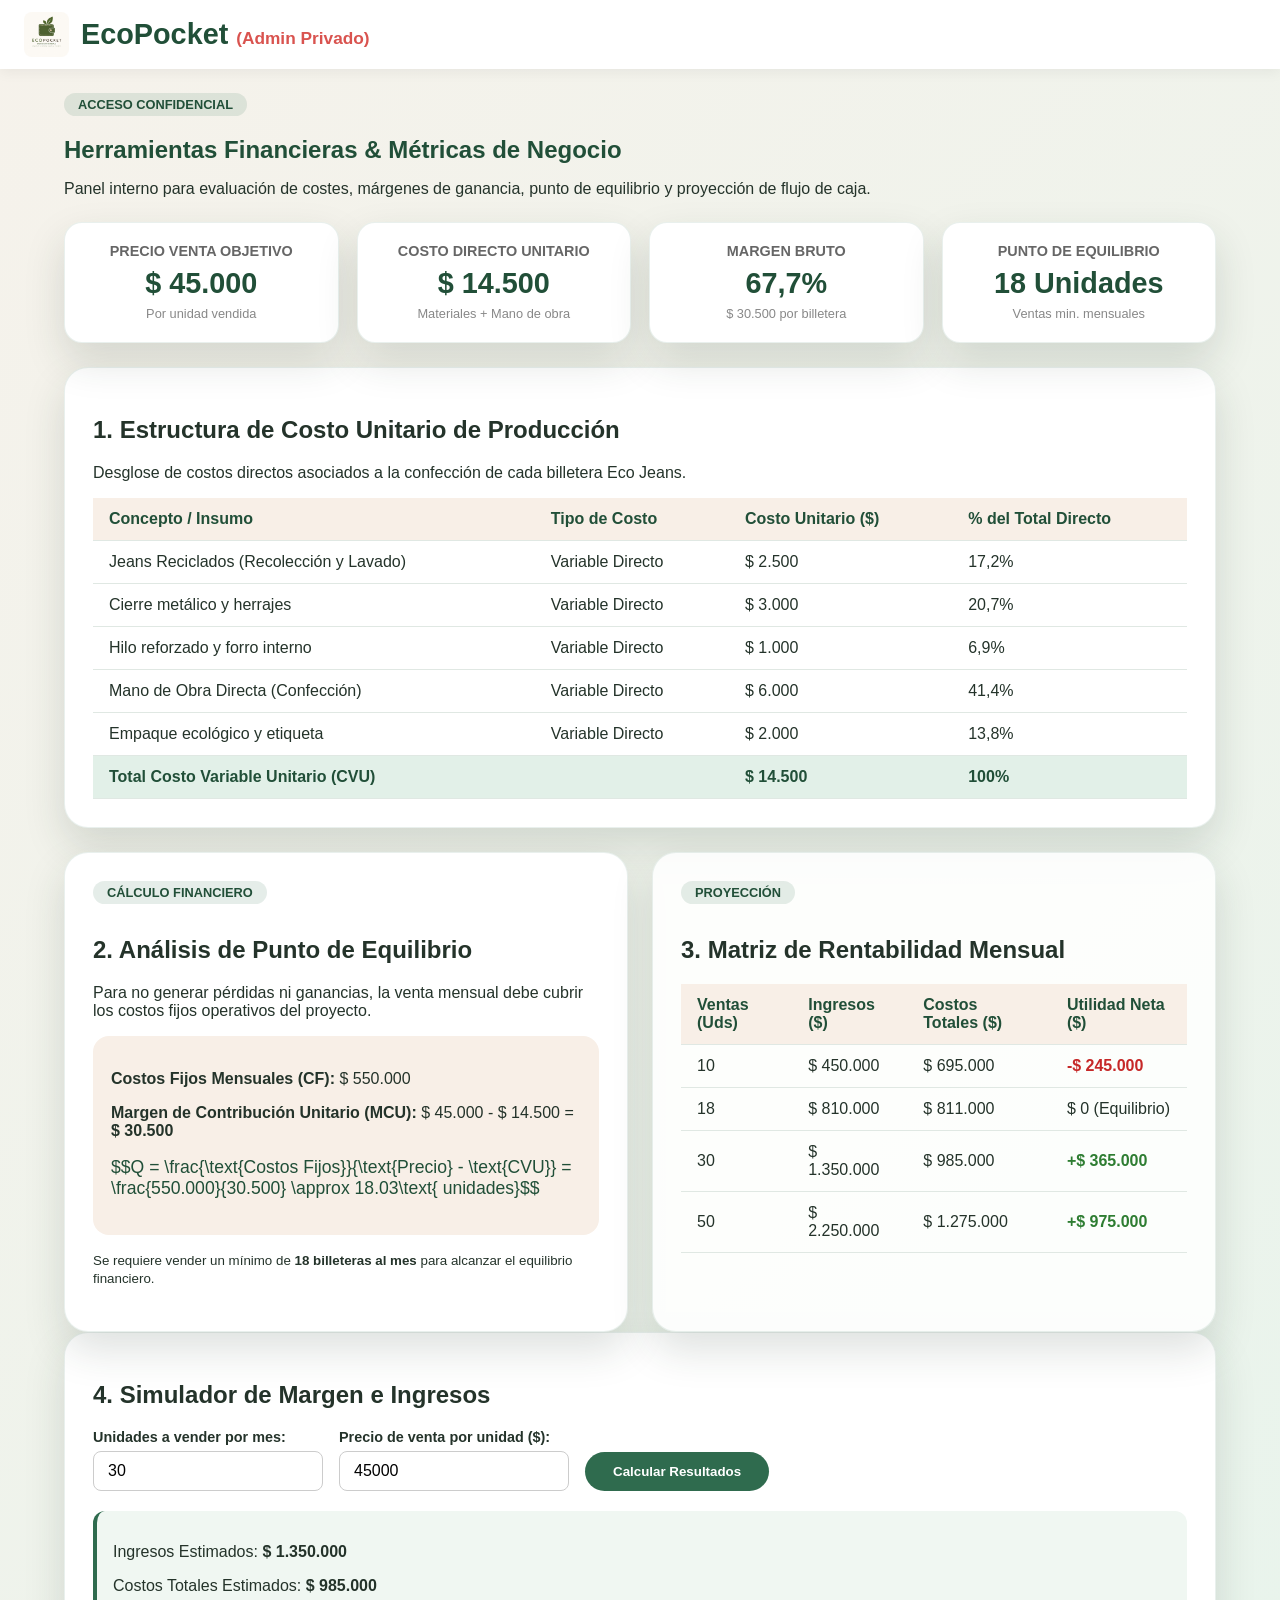
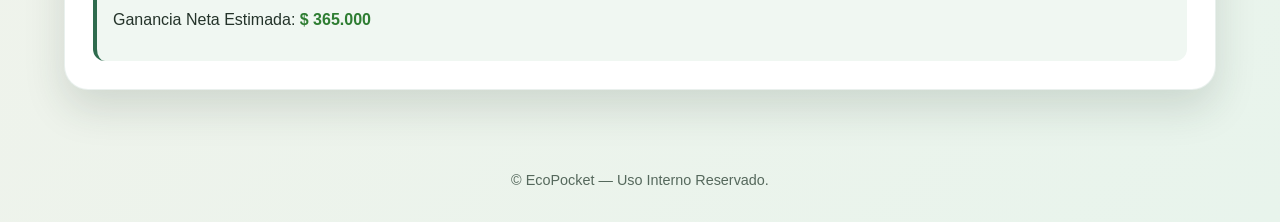
==== ecopockethypermegaultrapaginasecretitaparasololosquecompraronproductos.html @ 3cfd770a "Cambio genral con mejoras y pagina secreta" ====
<!DOCTYPE html>
<html lang="es">
<head>
  <meta charset="UTF-8" />
  <meta name="viewport" content="width=device-width, initial-scale=1.0, maximum-scale=1.0, user-scalable=no" />
  <title>EcoPocket - Panel de Control Financiero (Privado)</title>
  <link rel="icon" type="image/jpeg" href="logo.jpeg" />
  <link rel="stylesheet" href="https://cdnjs.cloudflare.com/ajax/libs/font-awesome/6.5.1/css/all.min.css" />
  <link rel="stylesheet" href="styles.css" />
</head>
<body>
  <header class="navbar">
    <div class="logo">
      <a href="index.html">
        <img src="logo.jpeg" alt="Logo EcoPocket" class="navbar-logo" />
        <span>EcoPocket <small style="font-size:0.6em; color:#d9534f;">(Admin Privado)</small></span>
      </a>
    </div>
  </header>

  <main class="page">
    <section class="finance-header">
      <span class="card-tag">Acceso Confidencial</span>
      <h1>Herramientas Financieras & Métricas de Negocio</h1>
      <p>Panel interno para evaluación de costes, márgenes de ganancia, punto de equilibrio y proyección de flujo de caja.</p>
    </section>

    <!-- Indicadores Financieros Principales -->
    <section class="kpi-grid">
      <div class="kpi-card">
        <h3>Precio Venta Objetivo</h3>
        <p class="kpi-value">$ 45.000</p>
        <span class="kpi-sub">Por unidad vendida</span>
      </div>
      <div class="kpi-card">
        <h3>Costo Directo Unitario</h3>
        <p class="kpi-value">$ 14.500</p>
        <span class="kpi-sub">Materiales + Mano de obra</span>
      </div>
      <div class="kpi-card">
        <h3>Margen Bruto</h3>
        <p class="kpi-value">67,7%</p>
        <span class="kpi-sub">$ 30.500 por billetera</span>
      </div>
      <div class="kpi-card">
        <h3>Punto de Equilibrio</h3>
        <p class="kpi-value">18 Unidades</p>
        <span class="kpi-sub">Ventas min. mensuales</span>
      </div>
    </section>

    <!-- Tabla de Estructura de Costos -->
    <section class="card finance-card">
      <h2>1. Estructura de Costo Unitario de Producción</h2>
      <p>Desglose de costos directos asociados a la confección de cada billetera Eco Jeans.</p>
      
      <div class="table-wrapper">
        <table class="data-table">
          <thead>
            <tr>
              <th>Concepto / Insumo</th>
              <th>Tipo de Costo</th>
              <th>Costo Unitario ($)</th>
              <th>% del Total Directo</th>
            </tr>
          </thead>
          <tbody>
            <tr>
              <td>Jeans Reciclados (Recolección y Lavado)</td>
              <td>Variable Directo</td>
              <td>$ 2.500</td>
              <td>17,2%</td>
            </tr>
            <tr>
              <td>Cierre metálico y herrajes</td>
              <td>Variable Directo</td>
              <td>$ 3.000</td>
              <td>20,7%</td>
            </tr>
            <tr>
              <td>Hilo reforzado y forro interno</td>
              <td>Variable Directo</td>
              <td>$ 1.000</td>
              <td>6,9%</td>
            </tr>
            <tr>
              <td>Mano de Obra Directa (Confección)</td>
              <td>Variable Directo</td>
              <td>$ 6.000</td>
              <td>41,4%</td>
            </tr>
            <tr>
              <td>Empaque ecológico y etiqueta</td>
              <td>Variable Directo</td>
              <td>$ 2.000</td>
              <td>13,8%</td>
            </tr>
          </tbody>
          <tfoot>
            <tr>
              <th colspan="2">Total Costo Variable Unitario (CVU)</th>
              <th>$ 14.500</th>
              <th>100%</th>
            </tr>
          </tfoot>
        </table>
      </div>
    </section>

    <!-- Análisis de Punto de Equilibrio -->
    <section class="grid-two-col">
      <div class="card">
        <span class="card-tag">Cálculo Financiero</span>
        <h2>2. Análisis de Punto de Equilibrio</h2>
        <p>Para no generar pérdidas ni ganancias, la venta mensual debe cubrir los costos fijos operativos del proyecto.</p>
        
        <div class="finance-formula-box">
          <p><strong>Costos Fijos Mensuales (CF):</strong> $ 550.000</p>
          <p><strong>Margen de Contribución Unitario (MCU):</strong> $ 45.000 - $ 14.500 = <strong>$ 30.500</strong></p>
          <p class="formula-result">
            $$Q = \frac{\text{Costos Fijos}}{\text{Precio} - \text{CVU}} = \frac{550.000}{30.500} \approx 18.03\text{ unidades}$$
          </p>
        </div>
        <p><small>Se requiere vender un mínimo de <strong>18 billeteras al mes</strong> para alcanzar el equilibrio financiero.</small></p>
      </div>

      <div class="card highlight-card">
        <span class="card-tag">Proyección</span>
        <h2>3. Matriz de Rentabilidad Mensual</h2>
        <div class="table-wrapper">
          <table class="data-table">
            <thead>
              <tr>
                <th>Ventas (Uds)</th>
                <th>Ingresos ($)</th>
                <th>Costos Totales ($)</th>
                <th>Utilidad Neta ($)</th>
              </tr>
            </thead>
            <tbody>
              <tr>
                <td>10</td>
                <td>$ 450.000</td>
                <td>$ 695.000</td>
                <td class="text-danger">-$ 245.000</td>
              </tr>
              <tr>
                <td>18</td>
                <td>$ 810.000</td>
                <td>$ 811.000</td>
                <td>$ 0 (Equilibrio)</td>
              </tr>
              <tr>
                <td>30</td>
                <td>$ 1.350.000</td>
                <td>$ 985.000</td>
                <td class="text-success">+$ 365.000</td>
              </tr>
              <tr>
                <td>50</td>
                <td>$ 2.250.000</td>
                <td>$ 1.275.000</td>
                <td class="text-success">+$ 975.000</td>
              </tr>
            </tbody>
          </table>
        </div>
      </div>
    </section>

    <!-- Simulación Interactiva -->
    <section class="card finance-card">
      <h2>4. Simulador de Margen e Ingresos</h2>
      <div class="calc-form">
        <div class="form-group">
          <label for="simQuantity">Unidades a vender por mes:</label>
          <input type="number" id="simQuantity" value="30" min="1" />
        </div>
        <div class="form-group">
          <label for="simPrice">Precio de venta por unidad ($):</label>
          <input type="number" id="simPrice" value="45000" step="1000" />
        </div>
        <button id="btnCalc" class="primary-btn">Calcular Resultados</button>
      </div>

      <div id="simResults" class="sim-results-box">
        <p>Ingresos Estimados: <strong id="resIngresos">$ 1.350.000</strong></p>
        <p>Costos Totales Estimados: <strong id="resCostos">$ 985.000</strong></p>
        <p>Ganancia Neta Estimada: <strong id="resGanancia" class="text-success">$ 365.000</strong></p>
      </div>
    </section>
  </main>

  <footer class="footer">
    <p>© EcoPocket — Uso Interno Reservado.</p>
  </footer>

  <script src="script.js"></script>
</body>
</html>
---- styles.css ----
:root {
  color-scheme: light;
  --green: #2f6b4e;
  --green-dark: #214f38;
  --cream: #f8efe7;
  --text: #24332a;
  --shadow: 0 18px 40px rgba(32, 52, 41, 0.15);
}

* {
  box-sizing: border-box;
}

html, body {
  width: 100%;
  max-width: 100vw;
  margin: 0;
  padding: 0;
  overflow-x: hidden;
  font-family: Arial, Helvetica, sans-serif;
  color: var(--text);
  background: linear-gradient(135deg, #f6f2eb 0%, #e8f4ec 100%);
  touch-action: manipulation;
}

/* --- BARRA DE NAVEGACIÓN Y LOGO --- */
.navbar {
  display: flex;
  justify-content: space-between;
  align-items: center;
  padding: 12px 24px;
  background-color: #ffffff;
  box-shadow: 0 4px 12px rgba(0, 0, 0, 0.05);
  position: sticky;
  top: 0;
  z-index: 100;
}

.logo a {
  font-size: 1.8rem;
  font-weight: 700;
  color: var(--green-dark);
  text-decoration: none;
  display: flex;
  align-items: center;
  gap: 12px;
}

.navbar-logo {
  width: 45px;
  height: 45px;
  object-fit: cover;
  border-radius: 8px;
}

.nav-menu {
  display: flex;
  list-style: none;
  gap: 20px;
  margin: 0;
  padding: 0;
}

.nav-menu a {
  text-decoration: none;
  color: var(--text);
  font-weight: 600;
  transition: color 0.2s ease;
}

.nav-menu a:hover,
.nav-menu a.active {
  color: var(--green);
}

.menu-toggle,
button.menu-toggle {
  display: none !important;
  background: none;
  border: none;
  font-size: 1.8rem;
  color: var(--green-dark);
  cursor: pointer;
  padding: 4px 8px;
}

/* --- ESTRUCTURA GENERAL Y HERO --- */
.page {
  max-width: 1200px;
  margin: 0 auto;
  padding: 24px;
}

.hero-container {
  text-align: center;
  background: white;
  padding: 48px 24px;
  border-radius: 24px;
  box-shadow: var(--shadow);
  margin-bottom: 24px;
  border: 1px solid rgba(47, 107, 78, 0.1);
}

.hero-container h1 {
  font-size: clamp(1.8rem, 4vw, 2.6rem);
  color: var(--green-dark);
  margin-top: 0;
}

.hero-subtitle {
  font-size: 1.1rem;
  max-width: 650px;
  margin: 0 auto 24px;
  color: #55685c;
  line-height: 1.6;
}

.primary-btn {
  display: inline-block;
  background: var(--green);
  color: white;
  padding: 12px 28px;
  border-radius: 999px;
  text-decoration: none;
  font-weight: 700;
  border: none;
  cursor: pointer;
  transition: background 0.2s ease;
}

.primary-btn:hover {
  background: var(--green-dark);
}

.grid-two-col {
  display: grid;
  grid-template-columns: 1fr 1fr;
  gap: 24px;
  margin-top: 24px;
}

.card {
  background: white;
  border-radius: 24px;
  padding: 28px;
  box-shadow: var(--shadow);
  border: 1px solid rgba(47, 107, 78, 0.1);
}

.highlight-card {
  background: rgba(255, 255, 255, 0.85);
}

.card-tag {
  display: inline-block;
  background: rgba(47, 107, 78, 0.12);
  color: var(--green-dark);
  font-weight: 700;
  font-size: 0.8rem;
  padding: 4px 14px;
  border-radius: 999px;
  margin-bottom: 12px;
  text-transform: uppercase;
}

/* --- VISTA DE PRODUCTO ESTÁTICA --- */
.product-detail-section {
  background: white;
  border-radius: 24px;
  padding: 32px;
  box-shadow: var(--shadow);
  border: 1px solid rgba(47, 107, 78, 0.1);
}

.product-container {
  display: grid;
  grid-template-columns: 1fr 1fr;
  gap: 36px;
  align-items: center;
}

.main-product-img {
  width: 100%;
  max-height: 420px;
  object-fit: cover;
  border-radius: 18px;
  box-shadow: 0 8px 20px rgba(0, 0, 0, 0.08);
}

.product-info-detail h1 {
  font-size: 2.2rem;
  color: var(--green-dark);
  margin: 10px 0 6px;
}

.product-price {
  font-size: 2rem;
  font-weight: 700;
  color: var(--green);
  margin: 0 0 16px;
}

.product-description {
  font-size: 1.05rem;
  line-height: 1.6;
  color: #4a5c50;
  margin-bottom: 20px;
}

.product-spec-box {
  background: var(--cream);
  padding: 18px;
  border-radius: 16px;
}

.product-spec-box h3 {
  margin: 0 0 10px;
  font-size: 1rem;
  color: var(--green-dark);
}

.spec-list {
  list-style: none;
  padding: 0;
  margin: 0;
  display: flex;
  flex-direction: column;
  gap: 8px;
}

.spec-list li {
  font-size: 0.95rem;
  color: var(--text);
}

/* --- SECCIÓN CONTACTO Y REDES --- */
.contact-section {
  margin-top: 28px;
  background: rgba(255, 255, 255, 0.7);
  backdrop-filter: blur(8px);
  border-radius: 24px;
  padding: 28px 24px;
  box-shadow: var(--shadow);
  border: 1px solid rgba(47, 107, 78, 0.1);
}

.contact-section h2 {
  color: var(--green-dark);
  margin-top: 0;
  margin-bottom: 20px;
  font-size: 1.5rem;
}

.social-buttons-grid {
  display: grid;
  grid-template-columns: repeat(auto-fit, minmax(160px, 1fr));
  gap: 16px;
}

.social-btn {
  display: flex;
  align-items: center;
  justify-content: center;
  gap: 10px;
  padding: 14px 20px;
  border-radius: 999px;
  text-decoration: none;
  font-weight: 700;
  font-size: 0.95rem;
  color: white;
  background: var(--green);
  box-shadow: 0 4px 12px rgba(0, 0, 0, 0.08);
  transition: all 0.25s ease;
}

.social-btn i {
  font-size: 1.3rem;
}

.social-btn:hover {
  transform: translateY(-2px);
  box-shadow: 0 6px 18px rgba(0, 0, 0, 0.15);
}

.social-btn.whatsapp:hover { background-color: #25d366; }
.social-btn.instagram:hover { background: linear-gradient(45deg, #f09433, #e6683c, #dc2743, #cc2366, #bc1888); }
.social-btn.tiktok:hover { background-color: #000000; }
.social-btn.email:hover { background-color: var(--green-dark); }

/* --- ESTILOS DE HERRAMIENTAS FINANCIERAS (SECRETA) --- */
.finance-header {
  margin-bottom: 24px;
}

.finance-header h1 {
  color: var(--green-dark);
  margin: 8px 0;
}

.kpi-grid {
  display: grid;
  grid-template-columns: repeat(auto-fit, minmax(200px, 1fr));
  gap: 18px;
  margin-bottom: 24px;
}

.kpi-card {
  background: white;
  border-radius: 18px;
  padding: 20px;
  box-shadow: var(--shadow);
  border: 1px solid rgba(47, 107, 78, 0.1);
  text-align: center;
}

.kpi-card h3 {
  margin: 0;
  font-size: 0.9rem;
  color: #666;
  text-transform: uppercase;
}

.kpi-value {
  font-size: 1.8rem;
  font-weight: 700;
  color: var(--green-dark);
  margin: 8px 0 4px;
}

.kpi-sub {
  font-size: 0.8rem;
  color: #888;
}

.finance-card {
  margin-bottom: 24px;
}

.table-wrapper {
  overflow-x: auto;
  margin-top: 16px;
}

.data-table {
  width: 100%;
  border-collapse: collapse;
  text-align: left;
}

.data-table th, .data-table td {
  padding: 12px 16px;
  border-bottom: 1px solid #e0e8e3;
}

.data-table th {
  background-color: var(--cream);
  color: var(--green-dark);
  font-weight: 700;
}

.data-table tfoot th {
  background-color: #e2f0e8;
}

.finance-formula-box {
  background: var(--cream);
  padding: 18px;
  border-radius: 16px;
  margin: 16px 0;
}

.formula-result {
  font-size: 1.1rem;
  color: var(--green-dark);
}

.text-success { color: #2e7d32; font-weight: 700; }
.text-danger { color: #c62828; font-weight: 700; }

.calc-form {
  display: flex;
  gap: 16px;
  flex-wrap: wrap;
  align-items: flex-end;
  margin-top: 16px;
}

.form-group {
  display: flex;
  flex-direction: column;
  gap: 6px;
}

.form-group label {
  font-size: 0.9rem;
  font-weight: 600;
}

.form-group input {
  padding: 10px 14px;
  border-radius: 8px;
  border: 1px solid #ccc;
  font-size: 1rem;
}

.sim-results-box {
  margin-top: 20px;
  padding: 16px;
  background: #f0f7f2;
  border-radius: 12px;
  border-left: 4px solid var(--green);
}

.footer {
  text-align: center;
  padding: 20px;
  font-size: 0.9rem;
  color: #55685c;
}

/* --- RESPONSIVO --- */
@media (max-width: 768px) {
  .menu-toggle, button.menu-toggle {
    display: block !important;
  }

  .nav-menu {
    display: none;
    position: absolute;
    top: 100%;
    left: 0;
    width: 100%;
    background: #ffffff;
    flex-direction: column;
    padding: 20px;
    box-shadow: 0 8px 16px rgba(0, 0, 0, 0.1);
  }

  .nav-menu.active {
    display: flex;
  }

  .grid-two-col, .product-container {
    grid-template-columns: 1fr;
  }
}

@media (max-width: 600px) {
  .page {
    padding: 16px;
  }
  
  .social-buttons-grid {
    grid-template-columns: 1fr 1fr;
  }
}
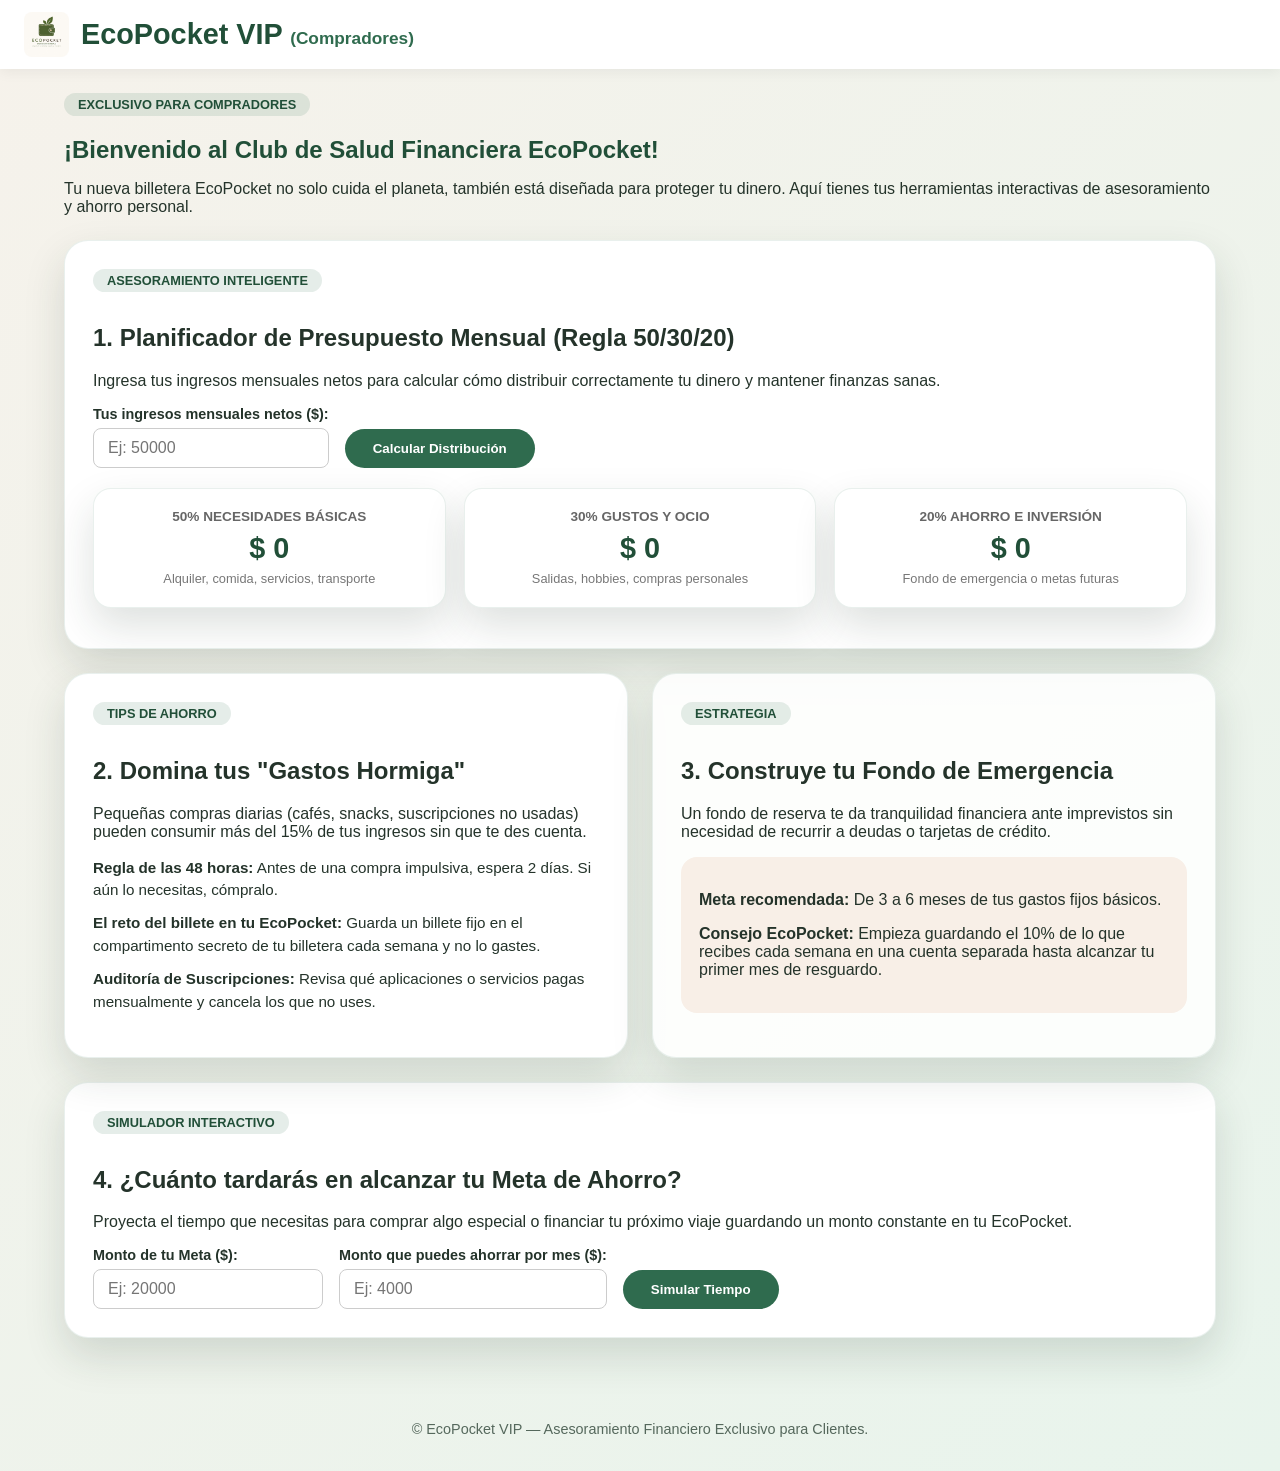
==== commit 8381ad34: "a" ====
--- a/ecopockethypermegaultrapaginasecretitaparasololosquecompraronproductos.html
+++ b/ecopockethypermegaultrapaginasecretitaparasololosquecompraronproductos.html
@@ -3,7 +3,7 @@
 <head>
   <meta charset="UTF-8" />
   <meta name="viewport" content="width=device-width, initial-scale=1.0, maximum-scale=1.0, user-scalable=no" />
-  <title>EcoPocket - Panel de Control Financiero (Privado)</title>
+  <title>EcoPocket VIP - Asesoramiento Financiero Personal</title>
   <link rel="icon" type="image/jpeg" href="logo.jpeg" />
   <link rel="stylesheet" href="https://cdnjs.cloudflare.com/ajax/libs/font-awesome/6.5.1/css/all.min.css" />
   <link rel="stylesheet" href="styles.css" />
@@ -13,186 +13,102 @@
     <div class="logo">
       <a href="index.html">
         <img src="logo.jpeg" alt="Logo EcoPocket" class="navbar-logo" />
-        <span>EcoPocket <small style="font-size:0.6em; color:#d9534f;">(Admin Privado)</small></span>
+        <span>EcoPocket VIP <small style="font-size:0.6em; color:var(--green);">(Compradores)</small></span>
       </a>
     </div>
   </header>
 
   <main class="page">
     <section class="finance-header">
-      <span class="card-tag">Acceso Confidencial</span>
-      <h1>Herramientas Financieras & Métricas de Negocio</h1>
-      <p>Panel interno para evaluación de costes, márgenes de ganancia, punto de equilibrio y proyección de flujo de caja.</p>
+      <span class="card-tag">Exclusivo para Compradores</span>
+      <h1>¡Bienvenido al Club de Salud Financiera EcoPocket!</h1>
+      <p>Tu nueva billetera EcoPocket no solo cuida el planeta, también está diseñada para proteger tu dinero. Aquí tienes tus herramientas interactivas de asesoramiento y ahorro personal.</p>
     </section>
 
-    <!-- Indicadores Financieros Principales -->
-    <section class="kpi-grid">
-      <div class="kpi-card">
-        <h3>Precio Venta Objetivo</h3>
-        <p class="kpi-value">$ 45.000</p>
-        <span class="kpi-sub">Por unidad vendida</span>
-      </div>
-      <div class="kpi-card">
-        <h3>Costo Directo Unitario</h3>
-        <p class="kpi-value">$ 14.500</p>
-        <span class="kpi-sub">Materiales + Mano de obra</span>
-      </div>
-      <div class="kpi-card">
-        <h3>Margen Bruto</h3>
-        <p class="kpi-value">67,7%</p>
-        <span class="kpi-sub">$ 30.500 por billetera</span>
-      </div>
-      <div class="kpi-card">
-        <h3>Punto de Equilibrio</h3>
-        <p class="kpi-value">18 Unidades</p>
-        <span class="kpi-sub">Ventas min. mensuales</span>
-      </div>
-    </section>
-
-    <!-- Tabla de Estructura de Costos -->
+    <!-- Herramienta 1: Calculadora 50/30/20 -->
     <section class="card finance-card">
-      <h2>1. Estructura de Costo Unitario de Producción</h2>
-      <p>Desglose de costos directos asociados a la confección de cada billetera Eco Jeans.</p>
+      <span class="card-tag">Asesoramiento Inteligente</span>
+      <h2>1. Planificador de Presupuesto Mensual (Regla 50/30/20)</h2>
+      <p>Ingresa tus ingresos mensuales netos para calcular cómo distribuir correctamente tu dinero y mantener finanzas sanas.</p>
       
-      <div class="table-wrapper">
-        <table class="data-table">
-          <thead>
-            <tr>
-              <th>Concepto / Insumo</th>
-              <th>Tipo de Costo</th>
-              <th>Costo Unitario ($)</th>
-              <th>% del Total Directo</th>
-            </tr>
-          </thead>
-          <tbody>
-            <tr>
-              <td>Jeans Reciclados (Recolección y Lavado)</td>
-              <td>Variable Directo</td>
-              <td>$ 2.500</td>
-              <td>17,2%</td>
-            </tr>
-            <tr>
-              <td>Cierre metálico y herrajes</td>
-              <td>Variable Directo</td>
-              <td>$ 3.000</td>
-              <td>20,7%</td>
-            </tr>
-            <tr>
-              <td>Hilo reforzado y forro interno</td>
-              <td>Variable Directo</td>
-              <td>$ 1.000</td>
-              <td>6,9%</td>
-            </tr>
-            <tr>
-              <td>Mano de Obra Directa (Confección)</td>
-              <td>Variable Directo</td>
-              <td>$ 6.000</td>
-              <td>41,4%</td>
-            </tr>
-            <tr>
-              <td>Empaque ecológico y etiqueta</td>
-              <td>Variable Directo</td>
-              <td>$ 2.000</td>
-              <td>13,8%</td>
-            </tr>
-          </tbody>
-          <tfoot>
-            <tr>
-              <th colspan="2">Total Costo Variable Unitario (CVU)</th>
-              <th>$ 14.500</th>
-              <th>100%</th>
-            </tr>
-          </tfoot>
-        </table>
-      </div>
-    </section>
-
-    <!-- Análisis de Punto de Equilibrio -->
-    <section class="grid-two-col">
-      <div class="card">
-        <span class="card-tag">Cálculo Financiero</span>
-        <h2>2. Análisis de Punto de Equilibrio</h2>
-        <p>Para no generar pérdidas ni ganancias, la venta mensual debe cubrir los costos fijos operativos del proyecto.</p>
-        
-        <div class="finance-formula-box">
-          <p><strong>Costos Fijos Mensuales (CF):</strong> $ 550.000</p>
-          <p><strong>Margen de Contribución Unitario (MCU):</strong> $ 45.000 - $ 14.500 = <strong>$ 30.500</strong></p>
-          <p class="formula-result">
-            $$Q = \frac{\text{Costos Fijos}}{\text{Precio} - \text{CVU}} = \frac{550.000}{30.500} \approx 18.03\text{ unidades}$$
-          </p>
+      <div class="calc-form">
+        <div class="form-group">
+          <label for="incomeInput">Tus ingresos mensuales netos ($):</label>
+          <input type="number" id="incomeInput" placeholder="Ej: 50000" min="0" />
         </div>
-        <p><small>Se requiere vender un mínimo de <strong>18 billeteras al mes</strong> para alcanzar el equilibrio financiero.</small></p>
+        <button id="btnBudgetCalc" class="primary-btn">Calcular Distribución</button>
       </div>
 
-      <div class="card highlight-card">
-        <span class="card-tag">Proyección</span>
-        <h2>3. Matriz de Rentabilidad Mensual</h2>
-        <div class="table-wrapper">
-          <table class="data-table">
-            <thead>
-              <tr>
-                <th>Ventas (Uds)</th>
-                <th>Ingresos ($)</th>
-                <th>Costos Totales ($)</th>
-                <th>Utilidad Neta ($)</th>
-              </tr>
-            </thead>
-            <tbody>
-              <tr>
-                <td>10</td>
-                <td>$ 450.000</td>
-                <td>$ 695.000</td>
-                <td class="text-danger">-$ 245.000</td>
-              </tr>
-              <tr>
-                <td>18</td>
-                <td>$ 810.000</td>
-                <td>$ 811.000</td>
-                <td>$ 0 (Equilibrio)</td>
-              </tr>
-              <tr>
-                <td>30</td>
-                <td>$ 1.350.000</td>
-                <td>$ 985.000</td>
-                <td class="text-success">+$ 365.000</td>
-              </tr>
-              <tr>
-                <td>50</td>
-                <td>$ 2.250.000</td>
-                <td>$ 1.275.000</td>
-                <td class="text-success">+$ 975.000</td>
-              </tr>
-            </tbody>
-          </table>
+      <div class="kpi-grid" style="margin-top: 20px;">
+        <div class="kpi-card">
+          <h3>50% Necesidades Básicas</h3>
+          <p class="kpi-value" id="resNeeds">$ 0</p>
+          <span class="kpi-sub">Alquiler, comida, servicios, transporte</span>
+        </div>
+        <div class="kpi-card">
+          <h3>30% Gustos y Ocio</h3>
+          <p class="kpi-value" id="resWants">$ 0</p>
+          <span class="kpi-sub">Salidas, hobbies, compras personales</span>
+        </div>
+        <div class="kpi-card">
+          <h3>20% Ahorro e Inversión</h3>
+          <p class="kpi-value" id="resSavings">$ 0</p>
+          <span class="kpi-sub">Fondo de emergencia o metas futuras</span>
         </div>
       </div>
     </section>
 
-    <!-- Simulación Interactiva -->
-    <section class="card finance-card">
-      <h2>4. Simulador de Margen e Ingresos</h2>
+    <!-- Herramienta 2: Asesoramiento sobre Gastos Hormiga -->
+    <section class="grid-two-col">
+      <div class="card">
+        <span class="card-tag">Tips de Ahorro</span>
+        <h2>2. Domina tus "Gastos Hormiga"</h2>
+        <p>Pequeñas compras diarias (cafés, snacks, suscripciones no usadas) pueden consumir más del 15% de tus ingresos sin que te des cuenta.</p>
+        <ul class="spec-list">
+          <li><strong>Regla de las 48 horas:</strong> Antes de una compra impulsiva, espera 2 días. Si aún lo necesitas, cómpralo.</li>
+          <li><strong>El reto del billete en tu EcoPocket:</strong> Guarda un billete fijo en el compartimento secreto de tu billetera cada semana y no lo gastes.</li>
+          <li><strong>Auditoría de Suscripciones:</strong> Revisa qué aplicaciones o servicios pagas mensualmente y cancela los que no uses.</li>
+        </ul>
+      </div>
+
+      <div class="card highlight-card">
+        <span class="card-tag">Estrategia</span>
+        <h2>3. Construye tu Fondo de Emergencia</h2>
+        <p>Un fondo de reserva te da tranquilidad financiera ante imprevistos sin necesidad de recurrir a deudas o tarjetas de crédito.</p>
+        <div class="finance-formula-box">
+          <p><strong>Meta recomendada:</strong> De 3 a 6 meses de tus gastos fijos básicos.</p>
+          <p><strong>Consejo EcoPocket:</strong> Empieza guardando el 10% de lo que recibes cada semana en una cuenta separada hasta alcanzar tu primer mes de resguardo.</p>
+        </div>
+      </div>
+    </section>
+
+    <!-- Herramienta 3: Simulador de Metas de Ahorro -->
+    <section class="card finance-card" style="margin-top:24px;">
+      <span class="card-tag">Simulador Interactivo</span>
+      <h2>4. ¿Cuánto tardarás en alcanzar tu Meta de Ahorro?</h2>
+      <p>Proyecta el tiempo que necesitas para comprar algo especial o financiar tu próximo viaje guardando un monto constante en tu EcoPocket.</p>
+
       <div class="calc-form">
         <div class="form-group">
-          <label for="simQuantity">Unidades a vender por mes:</label>
-          <input type="number" id="simQuantity" value="30" min="1" />
+          <label for="goalAmount">Monto de tu Meta ($):</label>
+          <input type="number" id="goalAmount" placeholder="Ej: 20000" min="0" />
         </div>
         <div class="form-group">
-          <label for="simPrice">Precio de venta por unidad ($):</label>
-          <input type="number" id="simPrice" value="45000" step="1000" />
+          <label for="monthlySave">Monto que puedes ahorrar por mes ($):</label>
+          <input type="number" id="monthlySave" placeholder="Ej: 4000" min="0" />
         </div>
-        <button id="btnCalc" class="primary-btn">Calcular Resultados</button>
+        <button id="btnGoalCalc" class="primary-btn">Simular Tiempo</button>
       </div>
 
-      <div id="simResults" class="sim-results-box">
-        <p>Ingresos Estimados: <strong id="resIngresos">$ 1.350.000</strong></p>
-        <p>Costos Totales Estimados: <strong id="resCostos">$ 985.000</strong></p>
-        <p>Ganancia Neta Estimada: <strong id="resGanancia" class="text-success">$ 365.000</strong></p>
+      <div id="goalResults" class="sim-results-box" style="display:none; margin-top:20px;">
+        <p>Para alcanzar tu meta de <strong id="resGoalTotal">$ 0</strong> ahorrando <strong id="resGoalMonthly">$ 0</strong> al mes:</p>
+        <h3 style="color:var(--green-dark); margin:10px 0;">Completarás tu meta en <span id="resGoalMonths">0</span> meses 🎉</h3>
       </div>
     </section>
   </main>
 
   <footer class="footer">
-    <p>© EcoPocket — Uso Interno Reservado.</p>
+    <p>© EcoPocket VIP — Asesoramiento Financiero Exclusivo para Clientes.</p>
   </footer>
 
   <script src="script.js"></script>
--- a/styles.css
+++ b/styles.css
@@ -225,12 +225,13 @@
   margin: 0;
   display: flex;
   flex-direction: column;
-  gap: 8px;
+  gap: 10px;
 }
 
 .spec-list li {
   font-size: 0.95rem;
   color: var(--text);
+  line-height: 1.5;
 }
 
 /* --- SECCIÓN CONTACTO Y REDES --- */
@@ -287,7 +288,7 @@
 .social-btn.tiktok:hover { background-color: #000000; }
 .social-btn.email:hover { background-color: var(--green-dark); }
 
-/* --- ESTILOS DE HERRAMIENTAS FINANCIERAS (SECRETA) --- */
+/* --- ASESORAMIENTO FINANCIERO VIP --- */
 .finance-header {
   margin-bottom: 24px;
 }
@@ -299,9 +300,9 @@
 
 .kpi-grid {
   display: grid;
-  grid-template-columns: repeat(auto-fit, minmax(200px, 1fr));
+  grid-template-columns: repeat(auto-fit, minmax(220px, 1fr));
   gap: 18px;
-  margin-bottom: 24px;
+  margin-bottom: 12px;
 }
 
 .kpi-card {
@@ -315,7 +316,7 @@
 
 .kpi-card h3 {
   margin: 0;
-  font-size: 0.9rem;
+  font-size: 0.85rem;
   color: #666;
   text-transform: uppercase;
 }
@@ -329,37 +330,11 @@
 
 .kpi-sub {
   font-size: 0.8rem;
-  color: #888;
+  color: #777;
 }
 
 .finance-card {
   margin-bottom: 24px;
-}
-
-.table-wrapper {
-  overflow-x: auto;
-  margin-top: 16px;
-}
-
-.data-table {
-  width: 100%;
-  border-collapse: collapse;
-  text-align: left;
-}
-
-.data-table th, .data-table td {
-  padding: 12px 16px;
-  border-bottom: 1px solid #e0e8e3;
-}
-
-.data-table th {
-  background-color: var(--cream);
-  color: var(--green-dark);
-  font-weight: 700;
-}
-
-.data-table tfoot th {
-  background-color: #e2f0e8;
 }
 
 .finance-formula-box {
@@ -369,14 +344,6 @@
   margin: 16px 0;
 }
 
-.formula-result {
-  font-size: 1.1rem;
-  color: var(--green-dark);
-}
-
-.text-success { color: #2e7d32; font-weight: 700; }
-.text-danger { color: #c62828; font-weight: 700; }
-
 .calc-form {
   display: flex;
   gap: 16px;
@@ -404,8 +371,7 @@
 }
 
 .sim-results-box {
-  margin-top: 20px;
-  padding: 16px;
+  padding: 18px;
   background: #f0f7f2;
   border-radius: 12px;
   border-left: 4px solid var(--green);
